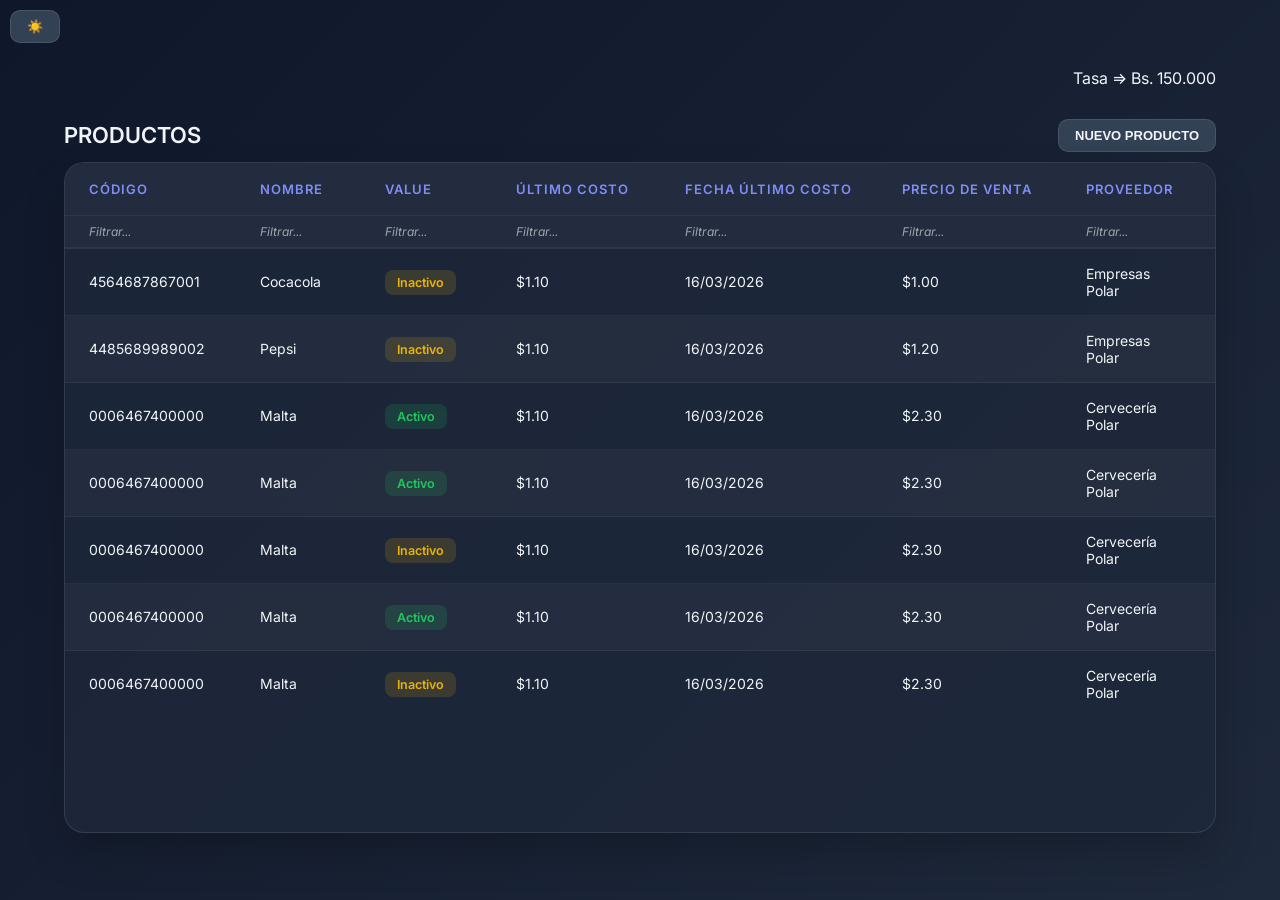
==== admin-panel/index.html @ 197e4fc6 "Enlaces entre login y standard user creados" ====
<!DOCTYPE html>
<html lang="es">
<head>
  <meta charset="UTF-8">
  <meta name="viewport" content="width=device-width, initial-scale=1.0">
  <title>Tabla</title>
    
  <link rel="preconnect" href="https://fonts.googleapis.com">
  <link rel="preconnect" href="https://fonts.gstatic.com" crossorigin>
  <link href="https://fonts.googleapis.com/css2?family=Inter:wght@400;600&display=swap" rel="stylesheet">

  <link rel="stylesheet" href="table-products/style.css">
  <link rel="stylesheet" href="modal-new-product/style.css">
  <link rel="stylesheet" href="modal-edit-product/style.css">
  <link rel="stylesheet" href="login/style.css">

</head>
<body>

<script src="table-products/script.js"></script>
<script src="modal-new-product/script.js"></script>
<script src="modal-edit-product/script.js"></script>
<script src="modal-edit-exchange-rate/script.js"></script>
<script src="login/script.js"></script>

</body>
</html>
---- admin-panel/table-products/style.css ----
/* >>>>>>>>>> VARIABLES >>>>>>>>>> */
:root {
  --primary-color: #818cf8;
  --bg-gradient: linear-gradient(135deg, #0f172a 0%, #1e293b 100%);
  --glass-bg: rgba(30, 41, 59, 0.8);
  --table-header: rgb(34, 44, 62);
  --text-main: #f1f5f9;
  --border-color: rgba(255, 255, 255, 0.1);
  --row-border: rgba(255, 255, 255, 0.05);
  --btn-bg: #334155;
  --bg-status-pending: rgba(234, 179, 8, 0.15);
  --color-status-pending: #eab308;
  --bg-status-paid: rgba(34, 197, 94, 0.15);
  --color-status-paid: #22c55e;

  --bg-modal: rgba(30, 41, 59, 0.8);
}

body.light-mode {
  --primary-color: #6366f1;
  --bg-gradient: linear-gradient(135deg, #f8fafc 0%, #e2e8f0 100%);
  --glass-bg: rgba(255, 255, 255, 0.7);
  --table-header: #f3f4ff;
  --text-main: #1e293b;
  --border-color: rgba(0, 0, 0, 0.1);
  --row-border: rgba(0, 0, 0, 0.04);
  --btn-bg: #ffffff;
  --bg-status-pending: rgb(234 179 8 / 42%);
  --color-status-pending: #916d00;
  --bg-status-paid: rgb(34 197 94 / 39%);
  --color-status-paid: #009938;

  --bg-modal: #fff;
}



/* >>>>>>>>>> GENERAL >>>>>>>>>> */
* {
  margin: 0;
  padding: 0;
  box-sizing: border-box;
}

html {
  font-size: 62.5%;
}



/* >>>>>>>>>> BODY >>>>>>>>>> */
body {
  height: 100vh;
  display: flex;
  flex-direction: column;
  align-items: center;
  justify-content: center;
  background: var(--bg-gradient);
  font-family: 'Inter', sans-serif;
  overflow: hidden;
}



/* >>>>>>>>>> BUTTON THEME TOGGLE >>>>>>>>>> */
.btn-theme-toggle {
  position: fixed;
  top: 1rem;
  left: 1rem;
  background: var(--btn-bg);
  padding: 8px 16px;
  font-size: 1.3rem;
  color: var(--text-main);
  cursor: pointer;
  border: 1px solid var(--border-color);
  border-radius: 10px;
  transition: scale 0.001s ease;
}

.btn-theme-toggle:hover{
  filter: brightness(1.1);
}


/* >>>>>>>>>> MAIN CONTAINER >>>>>>>>>> */
.main-container {
  width: 90%;
  height: 85vh;
  margin-top: 0;
  display: flex;
  flex-direction: column;
}



/* >>>>>>>>>> EXCHANGE RATE CONTAINER >>>>>>>>>> */
.exchange-rate-container{
  min-width: 100%;
  margin: 0 auto 30px;
  display: flex;
  justify-content: end;
  align-items: center;
  gap: 1rem;
}

/* **EXCHANGE RATE** */
.exchange-rate{
  font-size: 1.6rem;
  color: var(--text-main);
  cursor: pointer;
  border-bottom: 1px solid transparent;
}

.exchange-rate:hover{
  border-bottom: 1px solid var(--primary-color);
}



/* >>>>>>>>>> NAV CONTAINER >>>>>>>>>> */
.nav-container {
  min-width: 100%;
  margin: 0 auto 10px;
  display: flex;
  justify-content: space-between;
  align-items: center;
}

/* **PRINCIPAL TITLE** */
.principal-title {
  color: var(--text-main);
  font-size: 2.2rem;
  font-weight: 600;
}

/* NEW PRODUCT BUTTON */
.new-product-button{
  background: var(--btn-bg);
  border: none;
  padding: 8px 16px;
  font-size: 1.3rem;
  font-weight: 600;
  color: var(--text-main);
  cursor: pointer;
  border: 1px solid var(--border-color);
  border-radius: 10px;
}

.new-product-button:hover{
  filter: brightness(1.1);
}



/* >>>>>>>>>> TABLE CONTAINER >>>>>>>>>> */
.table-container {
  flex: 1;
  min-height: 0;
  background: var(--glass-bg);
  border: 1px solid var(--border-color);
  border-radius: 20px;
  box-shadow: 0 20px 40px rgba(0, 0, 0, 0.2);

  overflow: auto;
  scrollbar-width: thin;
  scrollbar-color: var(--primary-color) transparent;
}

/* **SCROLLBAR** */
.table-container::-webkit-scrollbar {
  width: 17px;
  height: 17px;
}

.table-container::-webkit-scrollbar-corner {
  background: transparent;
}

.table-container::-webkit-scrollbar-track {
  background: transparent;
}

.table-container::-webkit-scrollbar-thumb {
  background-color: var(--primary-color);
  background-clip: content-box;
  border-radius: 10px;
  border: 5px solid transparent; 
}

/* **TABLE** */
.table {
  min-width: 100%;
  margin: 0;
  background: transparent;
  border-collapse: separate;
  border-spacing: 0;
  text-align: left;
}

/* th */
.table thead th {
  position: sticky;
  top: 0;
  background: var(--table-header);
  padding: 18px 24px;
  border-bottom: 1px solid var(--row-border);
  font-size: 1.3rem;
  font-weight: 600;
  color: var(--primary-color);
  letter-spacing: 0.08em;
  text-transform: uppercase;
  white-space: nowrap;
  z-index: 10;
}

.table th:last-child, 
.table td:last-child {
  padding-right: 32px; 
}

.table .tr-1-head th {
  top: 0;
}

.table .tr-2-head th input {
  width: 100%;
  padding: 8px 12px;
  padding-left: 24px;
  background: transparent;
  border: none;
  border-bottom: 1px solid var(--row-border);
  font-size: 1.2rem;
  font-family: inherit;
  color: var(--text-main);
  transition: all 0.01s ease;
  outline: none;
}

.table .tr-2-head th {
  padding: 0;
  top: 53px;
}

.table .tr-2-head th input:focus  {
  border-color: var(--primary-color);
}

.table .tr-2-head th input::placeholder {
  color: var(--text-muted);
  opacity: 0.6;
  font-style: italic;
}


/* td */
.table tbody td {
  padding: 16px 24px;
  color: var(--text-main);
  border-bottom: 1px solid var(--row-border);
  font-size: 1.4rem;
  cursor: pointer;
}

.table tbody td:not(:nth-child(3)):hover {
  background-color: var(--border-color);
  cursor: pointer;
  transition: background-color 0.2s ease;
}

.table tbody td:nth-child(3) {
  cursor: default;
}


.table tbody td:hover {
  background-color: var(--border-color);
}

.table tbody td:nth-child(3):hover {
  background-color: transparent;
}


.table tbody tr:last-child td {
  border-bottom: none;
}

.table tbody tr:nth-child(odd) {
  background: transparent;
}

.table tbody tr:nth-child(even) {
  background: rgba(255, 255, 255, 0.03); 
}

body.light-mode .table tbody tr:nth-child(even) {
  background: rgba(0, 0, 0, 0.05);
}


/* badge */
.badge {
  padding: 5px 12px;
  border-radius: 8px;
  font-size: 1.25rem;
  font-weight: 600;
  cursor: pointer;
}

.badge:hover {
  filter: brightness(1.4);
}

.status-active {
  background: var(--bg-status-paid);
  color: var(--color-status-paid);
}

.status-inactive {
  background: var(--bg-status-pending);
  color: var(--color-status-pending);
}











/* >>>>>>>>>> RESPONSIVE >>>>>>>>>> */

@media (max-width: 480px) {
  html {
    font-size: 45%; 
  }
}
---- admin-panel/modal-new-product/style.css ----
/* >>>>>>>>>> MODAL >>>>>>>>>> */
.modal-new-product {
  display: flex;
  position: fixed;
  top: 0;
  left: 0;
  width: 100vw;
  height: 100vh;
  background: rgba(0, 0, 0, 0.85);
  align-items: center;
  justify-content: center;
  z-index: 1000;
}

.modal-new-product-content {
  display: flex;
  flex-direction: column;
  max-height: 85vh;
  width: 90%;
  max-width: 500px;
  background: var(--bg-modal);
  border: 1px solid var(--border-color);
  border-radius: 20px;
  box-shadow: 0 25px 50px rgba(0, 0, 0, 0.3);
  padding: 2.5rem;
  color: var(--text-main);
  overflow: hidden;
}



/* >>>>>>>>>> HEADER >>>>>>>>>> */
.modal-new-product-content .header {
  display: flex;
  justify-content: space-between;
  align-items: center;
  margin-bottom: 2rem;
}

.modal-new-product-content .header h2 {
  font-size: 2rem;
  color: var(--primary-color);
}

.modal-new-product-content .header .close-modal {
  background: transparent;
  border: none;
  color: var(--text-main);
  font-size: 2.5rem;
  cursor: pointer;
  opacity: 0.6;
}

.modal-new-product-content .header .close-modal:hover {
  opacity: 1;
}



/* >>>>>>>>>> BODY >>>>>>>>>> */
.modal-new-product-content .body {
  flex: 1;
  overflow-y: auto;
  min-height: 0;
  padding-right: 10px;
}

.modal-new-product-content .body::-webkit-scrollbar {
  width: 6px;
}
.modal-new-product-content .body::-webkit-scrollbar-thumb {
  background: var(--primary-color);
  border-radius: 10px;
}


/* ___________FORM___________*/
#productForm {
display: flex;
  flex-direction: column;
  height: 100%;
  min-height: 0;
}

#productForm .form-group {
  margin-bottom: 1.5rem;
}

#productForm .form-group label {
  display: block;
  font-size: 1.2rem;
  margin-bottom: 0.8rem;
  color: var(--primary-color);
  font-weight: 600;
}

#productForm .form-group input,
#productForm .form-group select {
  width: 100%;
  padding: 1rem;
  background: rgba(255, 255, 255, 0.05);
  border: 1px solid var(--border-color);
  border-radius: 10px;
  color: var(--text-main);
  font-size: 1.4rem;
  outline: none;
}

#productForm .form-group select {
  background-image: url("data:image/svg+xml,%3Csvg xmlns='http://www.w3.org/2000/svg' fill='none' viewBox='0 0 24 24' stroke='%23818cf8'%3E%3Cpath stroke-linecap='round' stroke-linejoin='round' stroke-width='2' d='M19 9l-7 7-7-7'%3E%3C/path%3E%3C/svg%3E");
  background-repeat: no-repeat;
  background-position: right 1rem center;
  background-size: 1.5rem;
  appearance: none;
  padding-right: 3rem;
  cursor: pointer;
  -webkit-appearance: none;
  -moz-appearance: none;
}

#productForm .form-group select option {
  background-color: var(--table-header);
  color: var(--text-main);
}

#productForm .form-group select:focus {
  border-color: var(--primary-color);
}

#productForm .form-group input[type="date"] {
  position: relative;
  cursor: pointer;
}

#productForm  .form-group input[type="date"]::-webkit-calendar-picker-indicator {
  background-image: url("data:image/svg+xml,%3Csvg xmlns='http://www.w3.org/2000/svg' fill='none' viewBox='0 0 24 24' stroke='%23818cf8'%3E%3Cpath stroke-linecap='round' stroke-linejoin='round' stroke-width='2' d='M8 7V3m8 4V3m-9 8h10M5 21h14a2 2 0 002-2V7a2 2 0 00-2-2H5a2 2 0 00-2 2v12a2 2 0 002 2z'%3E%3C/path%3E%3C/svg%3E");
  background-size: 1.5rem;
  cursor: pointer;
  filter: drop-shadow(0px 0px 2px rgba(0,0,0,0.5));
}

#productForm  .form-group input:focus {
  border-color: var(--primary-color);
}



/* >>>>>>>>>> FOOTER >>>>>>>>>> */
.modal-new-product-content .footer {
  display: flex;
  justify-content: center;
  gap: 1rem;
  margin-top: 2rem;
}

.modal-new-product-content .footer .btn-submit {
  background: var(--btn-bg);
  border: 1px solid var(--border-color);
  color: var(--text-main);
  padding: 1.5rem;
  border-radius: 10px;
  cursor: pointer;
  font-weight: 600;
  font-size: 1.3rem;
}

.modal-new-product-content .footer .btn-submit:hover { 
  filter: brightness(1.1);
}
---- admin-panel/modal-edit-product/style.css ----
/* >>>>>>>>>> MODAL >>>>>>>>>> */
.modal-edit-product {
  display: flex;
  position: fixed;
  top: 0;
  left: 0;
  width: 100vw;
  height: 100vh;
  background: rgba(0, 0, 0, 0.85);
  align-items: center;
  justify-content: center;
  z-index: 1000;
}

.modal-edit-product-content {
  display: flex;
  flex-direction: column;
  max-height: 85vh;
  width: 90%;
  max-width: 500px;
  background: var(--bg-modal);
  border: 1px solid var(--border-color);
  border-radius: 20px;
  box-shadow: 0 25px 50px rgba(0, 0, 0, 0.3);
  padding: 2.5rem;
  color: var(--text-main);
  overflow: hidden;
}



/* >>>>>>>>>> HEADER >>>>>>>>>> */
.modal-edit-product-content .header {
  display: flex;
  justify-content: space-between;
  align-items: center;
  margin-bottom: 2rem;
}

.modal-edit-product-content .header h2 {
  font-size: 2rem;
  color: var(--primary-color);
}

.modal-edit-product-content .header .close-modal {
  background: transparent;
  border: none;
  color: var(--text-main);
  font-size: 2.5rem;
  cursor: pointer;
  opacity: 0.6;
}

.modal-edit-product-content .header .close-modal:hover {
  opacity: 1;
}



/* >>>>>>>>>> BODY >>>>>>>>>> */
.modal-edit-product-content .body {
  flex: 1;
  overflow-y: auto;
  min-height: 0;
  padding-right: 10px;
}

.modal-edit-product-content .body::-webkit-scrollbar {
  width: 6px;
}
.modal-edit-product-content .body::-webkit-scrollbar-thumb {
  background: var(--primary-color);
  border-radius: 10px;
}


/* ___________FORM___________*/
#productForm {
display: flex;
  flex-direction: column;
  height: 100%;
  min-height: 0;
}

#productForm .form-group {
  margin-bottom: 1.5rem;
}

#productForm .form-group label {
  display: block;
  font-size: 1.2rem;
  margin-bottom: 0.8rem;
  color: var(--primary-color);
  font-weight: 600;
}

#productForm .form-group input,
#productForm .form-group select {
  width: 100%;
  padding: 1rem;
  background: rgba(255, 255, 255, 0.05);
  border: 1px solid var(--border-color);
  border-radius: 10px;
  color: var(--text-main);
  font-size: 1.4rem;
  outline: none;
}

#productForm .form-group select {
  background-image: url("data:image/svg+xml,%3Csvg xmlns='http://www.w3.org/2000/svg' fill='none' viewBox='0 0 24 24' stroke='%23818cf8'%3E%3Cpath stroke-linecap='round' stroke-linejoin='round' stroke-width='2' d='M19 9l-7 7-7-7'%3E%3C/path%3E%3C/svg%3E");
  background-repeat: no-repeat;
  background-position: right 1rem center;
  background-size: 1.5rem;
  appearance: none;
  padding-right: 3rem;
  cursor: pointer;
  -webkit-appearance: none;
  -moz-appearance: none;
}

#productForm .form-group select option {
  background-color: var(--table-header);
  color: var(--text-main);
}

#productForm .form-group select:focus {
  border-color: var(--primary-color);
}

#productForm .form-group input[type="date"] {
  position: relative;
  cursor: pointer;
}

.form-group input[type="date"]::-webkit-calendar-picker-indicator {
  background-image: url("data:image/svg+xml,%3Csvg xmlns='http://www.w3.org/2000/svg' fill='none' viewBox='0 0 24 24' stroke='%23818cf8'%3E%3Cpath stroke-linecap='round' stroke-linejoin='round' stroke-width='2' d='M8 7V3m8 4V3m-9 8h10M5 21h14a2 2 0 002-2V7a2 2 0 00-2-2H5a2 2 0 00-2 2v12a2 2 0 002 2z'%3E%3C/path%3E%3C/svg%3E");
  background-size: 1.5rem;
  cursor: pointer;
  filter: drop-shadow(0px 0px 2px rgba(0,0,0,0.5));
}

.form-group input:focus {
  border-color: var(--primary-color);
}



/* >>>>>>>>>> FOOTER >>>>>>>>>> */
.modal-edit-product-content .footer {
  display: flex;
  justify-content: center;
  gap: 1rem;
  margin-top: 2rem;
}

.modal-edit-product-content .footer .btn-submit {
  background: var(--btn-bg);
  color: var(--text-main);
  border: 1px solid var(--border-color);
  padding: 1.5rem;
  border-radius: 10px;
  cursor: pointer;
  font-weight: 600;
  font-size: 1.3rem;
}

.modal-edit-product-content .footer .btn-submit:hover { 
  filter: brightness(1.1);
}
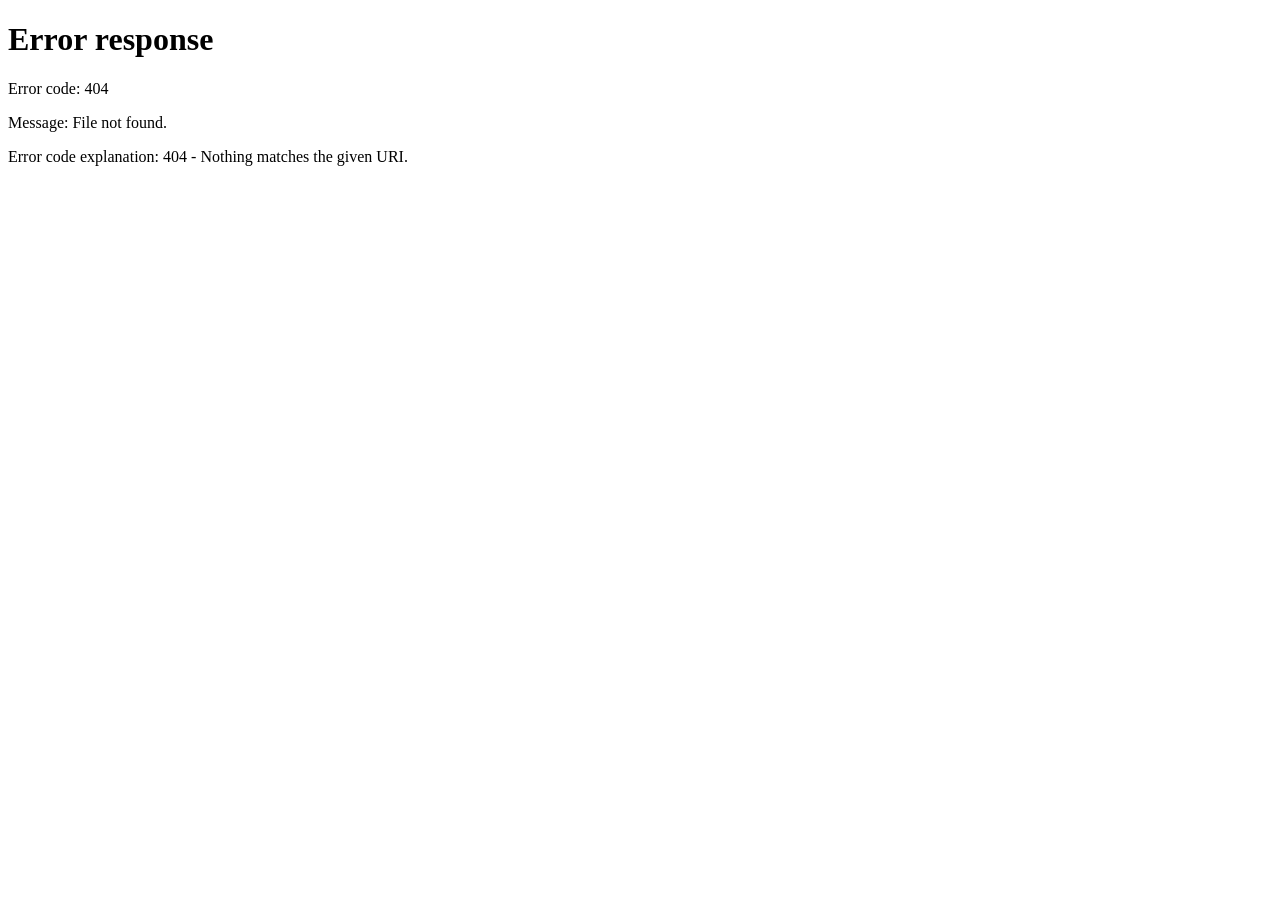
==== commit 7a146b4f: "Configurada para obtener  tasa de cambio desde servidor" ====
--- a/admin-panel/index.html
+++ b/admin-panel/index.html
@@ -12,16 +12,15 @@
   <link rel="stylesheet" href="table-products/style.css">
   <link rel="stylesheet" href="modal-new-product/style.css">
   <link rel="stylesheet" href="modal-edit-product/style.css">
-  <link rel="stylesheet" href="login/style.css">
 
 </head>
 <body>
-
-<script src="table-products/script.js"></script>
-<script src="modal-new-product/script.js"></script>
-<script src="modal-edit-product/script.js"></script>
-<script src="modal-edit-exchange-rate/script.js"></script>
-<script src="login/script.js"></script>
+  
+<script type="module" src="utils.js"></script>
+<script type="module" src="table-products/script.js"></script>
+<script type="module" src="modal-new-product/script.js"></script>
+<script type="module" src="modal-edit-product/script.js"></script>
+<script type="module" src="modal-edit-exchange-rate/script.js"></script>
 
 </body>
 </html>
--- a/admin-panel/table-products/style.css
+++ b/admin-panel/table-products/style.css
@@ -83,10 +83,38 @@
 }
 
 
+/* >>>>>>>>>> BUTTON LOGOUT >>>>>>>>>> */
+.btn-logout {
+  position: fixed;
+  top: 1rem;
+  right: 1rem;
+  padding: 1rem 2rem;
+  background-color: #c02a2a;
+  color: white;
+  border: none;
+  border-radius: 8px;
+  font-size: 1.2rem;
+  font-weight: 600;
+  cursor: pointer;
+  transition: transform 0.2s, filter 0.2s;
+  z-index: 1000;
+}
+
+.btn-logout:hover {
+  filter: brightness(1.1);
+  transform: translateY(-2px);
+}
+
+.btn-logout:active {
+    transform: translateY(0);
+}
+
+
+
 /* >>>>>>>>>> MAIN CONTAINER >>>>>>>>>> */
 .main-container {
   width: 90%;
-  height: 85vh;
+  height: 70vh;
   margin-top: 0;
   display: flex;
   flex-direction: column;
@@ -138,19 +166,24 @@
 .new-product-button{
   background: var(--btn-bg);
   border: none;
-  padding: 8px 16px;
+  padding: 1rem 2rem;
   font-size: 1.3rem;
   font-weight: 600;
   color: var(--text-main);
   cursor: pointer;
   border: 1px solid var(--border-color);
   border-radius: 10px;
+  transition: transform 0.2s, filter 0.2s;
 }
 
 .new-product-button:hover{
   filter: brightness(1.1);
-}
-
+  transform: translateY(-2px);
+}
+
+.new-product-button:active {
+    transform: translateY(0);
+}
 
 
 /* >>>>>>>>>> TABLE CONTAINER >>>>>>>>>> */
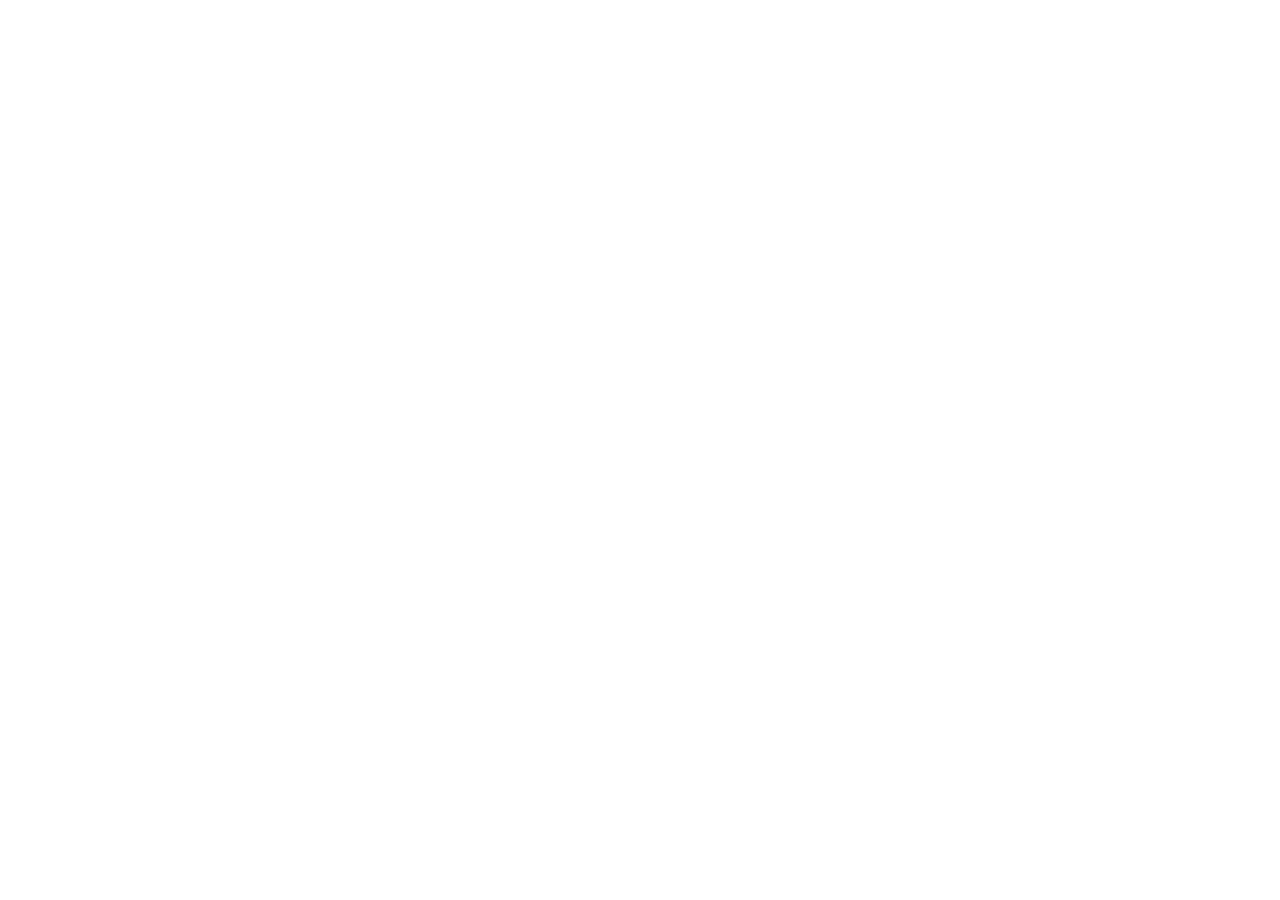
==== commit bc3ffdec: "Cut Remove commented HTML structure from index.html" ====
--- a/admin-panel/index.html
+++ b/admin-panel/index.html
@@ -1,9 +1,11 @@
+<!--
+
 <!DOCTYPE html>
 <html lang="es">
 <head>
   <meta charset="UTF-8">
   <meta name="viewport" content="width=device-width, initial-scale=1.0">
-  <title>Tabla</title>
+  <title>Dashboard</title>
     
   <link rel="preconnect" href="https://fonts.googleapis.com">
   <link rel="preconnect" href="https://fonts.gstatic.com" crossorigin>
@@ -13,14 +15,14 @@
   <link rel="stylesheet" href="modal-new-product/style.css">
   <link rel="stylesheet" href="modal-edit-product/style.css">
 
+  <link rel="icon" type="image/svg+xml" href='data:image/svg+xml,<svg xmlns="http://www.w3.org/2000/svg" viewBox="0 0 24 24" fill="none" stroke-width="2" stroke-linecap="round" stroke-linejoin="round"><style>path,line{stroke:black}@media(prefers-color-scheme:dark){path,line{stroke:white}}</style><path d="M20.59 13.41l-7.17 7.17a2 2 0 0 1-2.83 0L2 12V2h10l8.59 8.59a2 2 0 0 1 0 2.82z"></path><line x1="7" y1="7" x2="7.01" y2="7"></line></svg>'>
+
 </head>
 <body>
   
-<script type="module" src="utils.js"></script>
 <script type="module" src="table-products/script.js"></script>
-<script type="module" src="modal-new-product/script.js"></script>
-<script type="module" src="modal-edit-product/script.js"></script>
-<script type="module" src="modal-edit-exchange-rate/script.js"></script>
 
 </body>
 </html>
+
+-->
--- a/admin-panel/table-products/style.css
+++ b/admin-panel/table-products/style.css
@@ -188,6 +188,7 @@
 
 /* >>>>>>>>>> TABLE CONTAINER >>>>>>>>>> */
 .table-container {
+  position: relative;
   flex: 1;
   min-height: 0;
   background: var(--glass-bg);
@@ -247,10 +248,6 @@
   z-index: 10;
 }
 
-.table th:last-child, 
-.table td:last-child {
-  padding-right: 32px; 
-}
 
 .table .tr-1-head th {
   top: 0;
@@ -270,6 +267,12 @@
   outline: none;
 }
 
+.table .tr-2-head th:last-child input {
+  display: none;
+}
+
+
+
 .table .tr-2-head th {
   padding: 0;
   top: 53px;
@@ -295,23 +298,20 @@
   cursor: pointer;
 }
 
-.table tbody td:not(:nth-child(3)):hover {
+.table tbody td:not(:nth-child(4)):not(:last-child):hover {
   background-color: var(--border-color);
   cursor: pointer;
   transition: background-color 0.2s ease;
 }
 
-.table tbody td:nth-child(3) {
+.table tbody td:nth-child(4) {
   cursor: default;
 }
 
-
-.table tbody td:hover {
-  background-color: var(--border-color);
-}
-
-.table tbody td:nth-child(3):hover {
-  background-color: transparent;
+.table tbody td:first-child,
+.table tbody td:last-child {
+  cursor: default;
+  background-color: transparent !important; 
 }
 
 
@@ -357,10 +357,59 @@
 
 
 
-
-
-
-
+/* trash */
+.td-trash {
+  text-align: center;
+  width: 50px;
+}
+
+.btn-trash {
+    background: none;
+    border: none;
+    cursor: pointer;
+    font-size: 1.3rem;
+    padding: 8px;
+    border-radius: 8px;
+    transition: all 0.2s ease;
+    display: flex;
+    align-items: center;
+    justify-content: center;
+    margin: 0 auto;
+}
+
+.btn-trash:hover {
+  background-color: rgba(255, 0, 0, 0.1);
+  transform: scale(1.15);
+}
+
+.btn-trash:active {
+  transform: scale(0.9);
+}
+
+
+
+/* **DOWNLOAD BUTTON** */
+.downloadButton{
+  position: fixed;
+  bottom: 1rem;
+  right: 1rem;
+  background: var(--btn-bg);
+  border: none;
+  padding: 1rem 2rem;
+  font-size: 1.3rem;
+  font-weight: 600;
+  color: var(--text-main);
+  cursor: pointer;
+  border: 1px solid var(--border-color);
+  border-radius: 10px;
+  transition: transform 0.2s, filter 0.2s;
+}
+
+
+.downloadButton:hover{
+  filter: brightness(1.1);
+  transform: translateY(-2px);
+}
 
 
 
--- a/admin-panel/modal-edit-product/style.css
+++ b/admin-panel/modal-edit-product/style.css
@@ -19,12 +19,12 @@
   flex-direction: column;
   max-height: 85vh;
   width: 90%;
-  max-width: 500px;
+  max-width: 550px;
   background: var(--bg-modal);
   border: 1px solid var(--border-color);
   border-radius: 20px;
   box-shadow: 0 25px 50px rgba(0, 0, 0, 0.3);
-  padding: 2.5rem;
+  padding: 3rem;
   color: var(--text-main);
   overflow: hidden;
 }
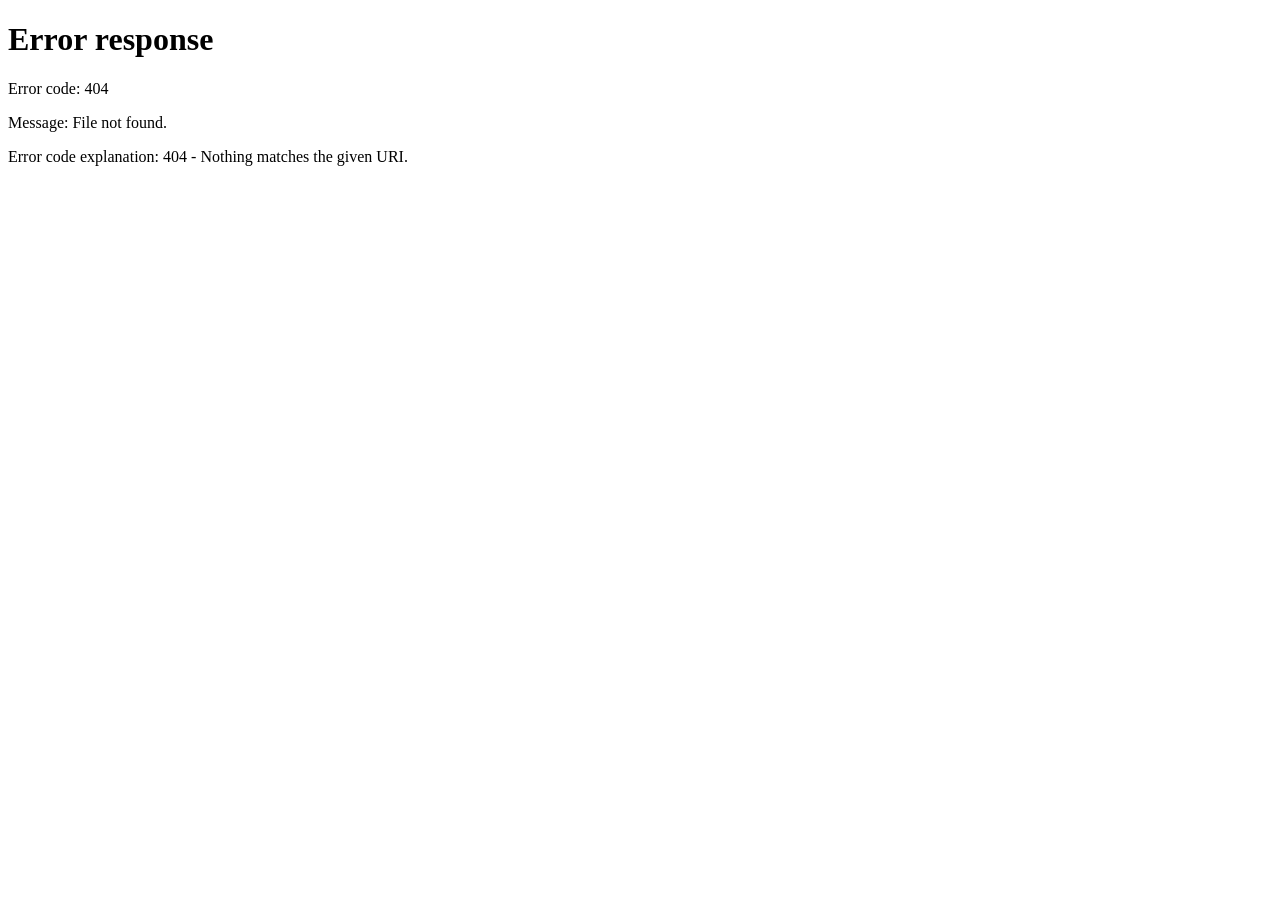
==== commit 006470af: "Activada" ====
--- a/admin-panel/index.html
+++ b/admin-panel/index.html
@@ -1,4 +1,3 @@
-<!--
 
 <!DOCTYPE html>
 <html lang="es">
@@ -25,4 +24,3 @@
 </body>
 </html>
 
--->
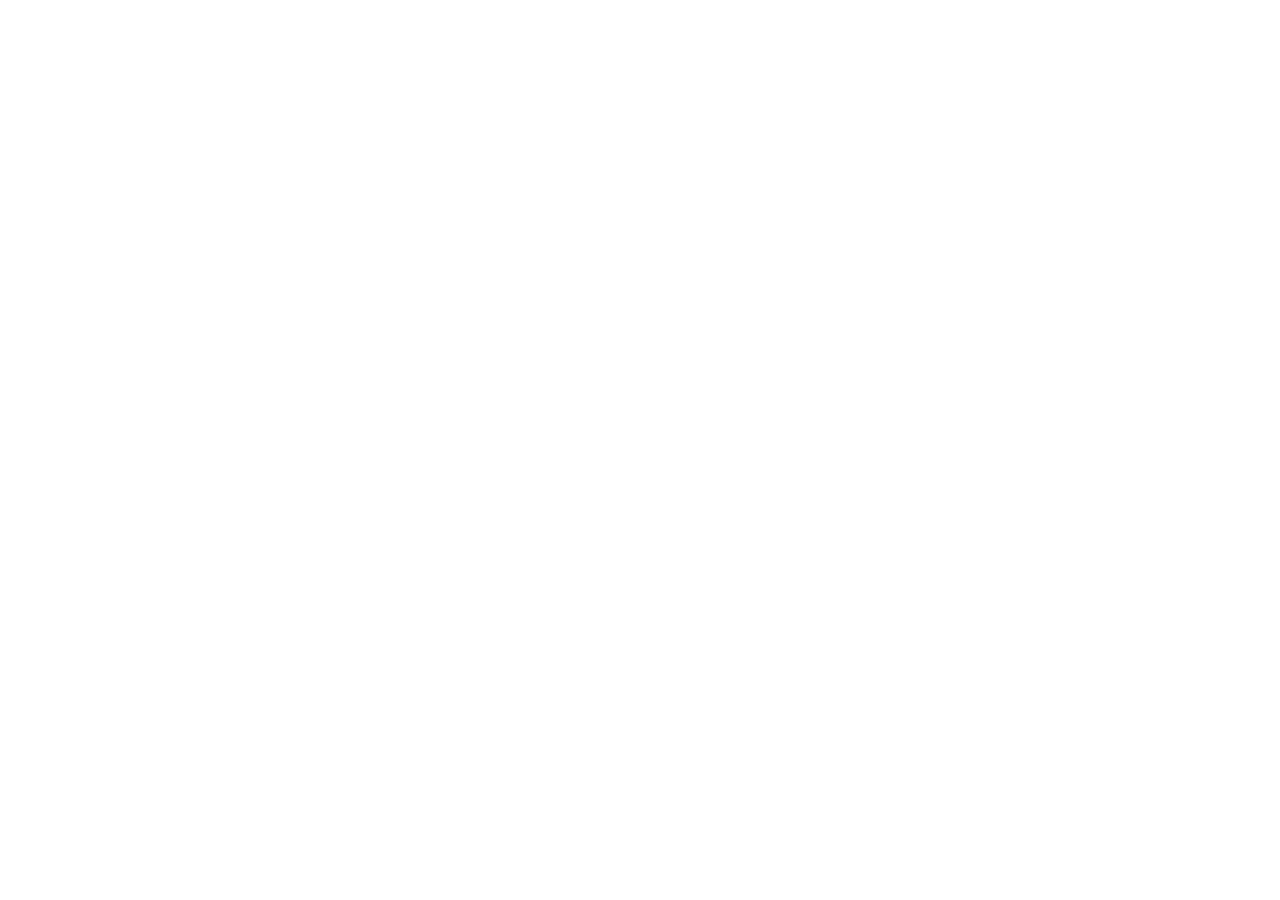
==== commit a126be62: "Cut Added HTML comment to index.html" ====
--- a/admin-panel/index.html
+++ b/admin-panel/index.html
@@ -1,3 +1,5 @@
+<!--
+
 
 <!DOCTYPE html>
 <html lang="es">
@@ -24,3 +26,4 @@
 </body>
 </html>
 
+-->
